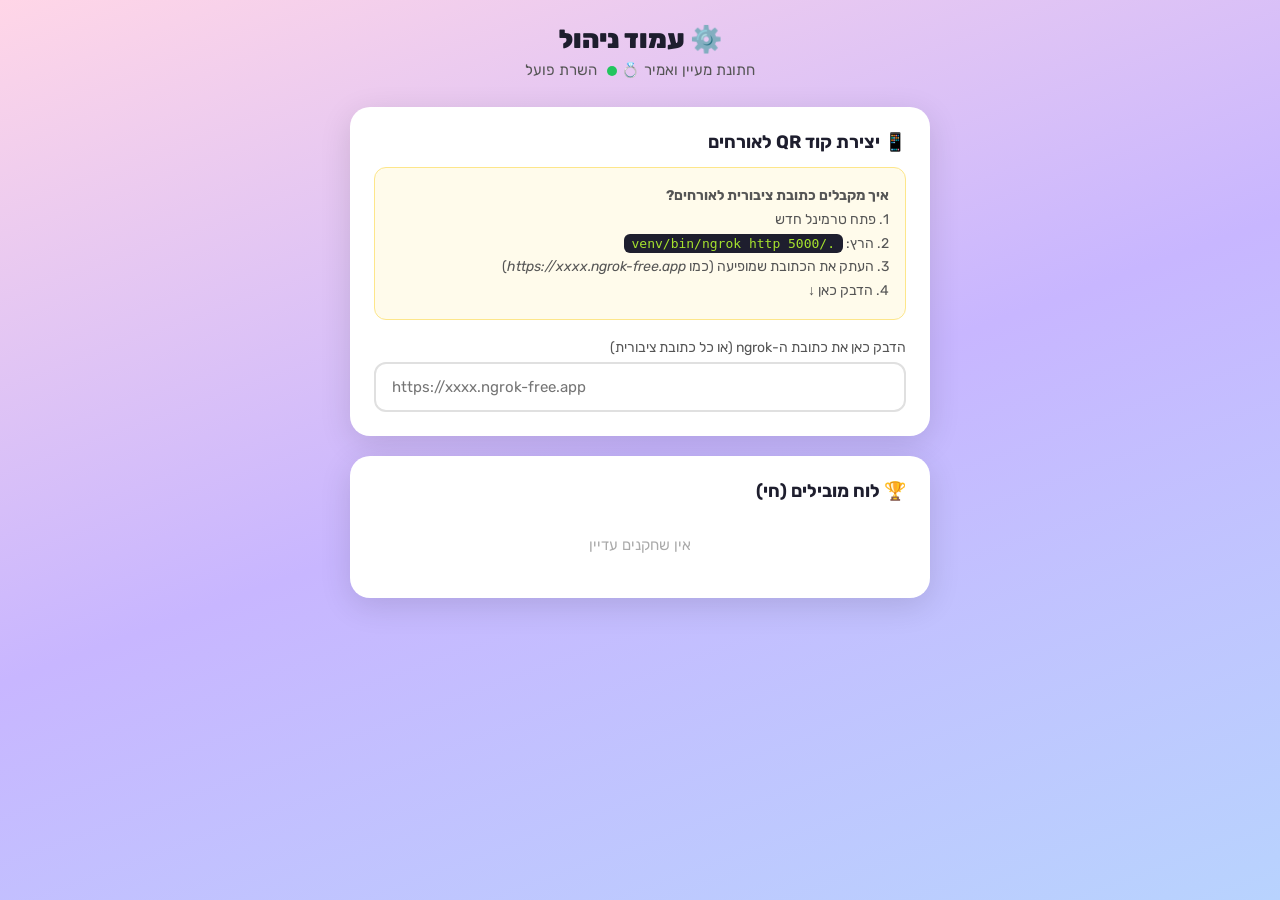
==== templates/admin.html @ 8daf8de7 "wedding quiz app" ====
<!DOCTYPE html>
<html dir="rtl" lang="he">
<head>
  <meta charset="UTF-8">
  <meta name="viewport" content="width=device-width, initial-scale=1.0">
  <title>ניהול - חתונת מעיין ואמיר</title>
  <link rel="preconnect" href="https://fonts.googleapis.com">
  <link href="https://fonts.googleapis.com/css2?family=Rubik:wght@400;600;700;900&display=swap" rel="stylesheet">
  <style>
    *, *::before, *::after { box-sizing: border-box; margin: 0; padding: 0; }
    body {
      font-family: 'Rubik', sans-serif;
      direction: rtl;
      background: linear-gradient(160deg, #ffd6e7 0%, #c8b6ff 50%, #b8d3fe 100%);
      min-height: 100vh;
      padding: 24px 16px 40px;
      color: #1e1e2e;
    }
    h1 {
      font-size: 26px; font-weight: 900;
      text-align: center; margin-bottom: 6px;
    }
    .sub { text-align: center; color: #555; margin-bottom: 28px; font-size: 15px; }
    .card {
      background: #fff;
      border-radius: 20px;
      padding: 24px;
      box-shadow: 0 8px 32px rgba(0,0,0,.12);
      margin-bottom: 20px;
      max-width: 580px;
      margin-left: auto; margin-right: auto;
    }
    .card h2 { font-size: 18px; font-weight: 700; margin-bottom: 14px; }
    label { display: block; font-size: 14px; color: #555; margin-bottom: 6px; }
    input[type=text] {
      width: 100%; padding: 14px 16px;
      font-size: 15px; font-family: 'Rubik', sans-serif;
      border: 2px solid #e0e0e0; border-radius: 12px;
      direction: ltr; text-align: left;
      outline: none; transition: border .2s;
    }
    input[type=text]:focus { border-color: #e84393; }
    .btn {
      display: block; width: 100%; margin-top: 14px;
      padding: 14px; font-size: 17px; font-weight: 700;
      font-family: 'Rubik', sans-serif;
      background: linear-gradient(135deg, #e84393, #ff6fb8);
      color: #fff; border: none; border-radius: 12px;
      cursor: pointer; transition: opacity .2s;
    }
    .btn:hover { opacity: .9; }

    #qr-container {
      text-align: center; margin-top: 18px;
      display: none;
    }
    #qr-container img {
      border-radius: 12px;
      border: 4px solid #f3f3f3;
      max-width: 220px;
    }
    #qr-url-text {
      font-size: 13px; color: #777; margin-top: 8px;
      word-break: break-all;
    }

    /* Leaderboard */
    .board-item {
      display: flex; align-items: center;
      padding: 12px 16px;
      border-bottom: 1px solid #f5f5f5;
    }
    .board-item:last-child { border-bottom: none; }
    .board-item.r1 { background: linear-gradient(90deg,#fff8dc,#fff); }
    .board-item.r2 { background: linear-gradient(90deg,#f0f0f0,#fff); }
    .board-item.r3 { background: linear-gradient(90deg,#fff0e6,#fff); }
    .rank { font-size: 22px; width: 36px; flex-shrink: 0; margin-left: 12px; }
    .pname { flex: 1; font-size: 16px; font-weight: 600; }
    .pscore { font-size: 18px; font-weight: 800; color: #e84393; }
    .board-empty { padding: 20px; text-align: center; color: #aaa; font-size: 15px; }

    .instructions {
      background: #fffbeb; border: 1px solid #fde68a;
      border-radius: 12px; padding: 16px; font-size: 14px;
      line-height: 1.7; color: #555;
    }
    .instructions code {
      background: #1e1e2e; color: #a6e22e;
      padding: 2px 8px; border-radius: 6px; font-size: 13px;
    }
    .status-dot {
      display: inline-block; width: 10px; height: 10px;
      border-radius: 50%; background: #22c55e;
      margin-left: 6px; vertical-align: middle;
    }
  </style>
</head>
<body>

<h1>⚙️ עמוד ניהול</h1>
<p class="sub">חתונת מעיין ואמיר 💍 <span class="status-dot"></span> השרת פועל</p>

<!-- QR Generator -->
<div class="card">
  <h2>📱 יצירת קוד QR לאורחים</h2>
  <div class="instructions">
    <strong>איך מקבלים כתובת ציבורית לאורחים?</strong><br>
    1. פתח טרמינל חדש<br>
    2. הרץ: <code>./venv/bin/ngrok http 5000</code><br>
    3. העתק את הכתובת שמופיעה (כמו <em>https://xxxx.ngrok-free.app</em>)<br>
    4. הדבק כאן ↓
  </div>
  <br>
  <label>הדבק כאן את כתובת ה-ngrok (או כל כתובת ציבורית)</label>
  <input type="text" id="url-input" placeholder="https://xxxx.ngrok-free.app" oninput="generateQR()">
  <div id="qr-container">
    <img id="qr-img" src="" alt="QR Code">
    <p id="qr-url-text"></p>
  </div>
</div>

<!-- Live Leaderboard -->
<div class="card">
  <h2>🏆 לוח מובילים (חי)</h2>
  <div id="board-admin">
    <div class="board-empty">אין שחקנים עדיין</div>
  </div>
</div>

<script src="https://cdn.socket.io/4.7.2/socket.io.min.js"></script>
<script>
  function generateQR() {
    const url = document.getElementById('url-input').value.trim();
    const container = document.getElementById('qr-container');
    if (!url) { container.style.display = 'none'; return; }
    const encoded = encodeURIComponent(url);
    document.getElementById('qr-img').src =
      `https://api.qrserver.com/v1/create-qr-code/?size=220x220&data=${encoded}&margin=10`;
    document.getElementById('qr-url-text').textContent = url;
    container.style.display = 'block';
  }

  const medals = ['🥇','🥈','🥉'];

  function renderBoard(players) {
    const el = document.getElementById('board-admin');
    if (!players || players.length === 0) {
      el.innerHTML = '<div class="board-empty">אין שחקנים עדיין</div>';
      return;
    }
    el.innerHTML = players.map((p, i) => `
      <div class="board-item r${i+1}">
        <div class="rank">${medals[i] || (i+1)}</div>
        <div class="pname">${esc(p.name)}</div>
        <div class="pscore">${p.score}</div>
      </div>
    `).join('');
  }

  function esc(s) {
    const d = document.createElement('div');
    d.textContent = s;
    return d.innerHTML;
  }

  const socket = io();
  socket.on('leaderboard_update', renderBoard);
  socket.on('connect', () => socket.emit('request_leaderboard'));
</script>
</body>
</html>
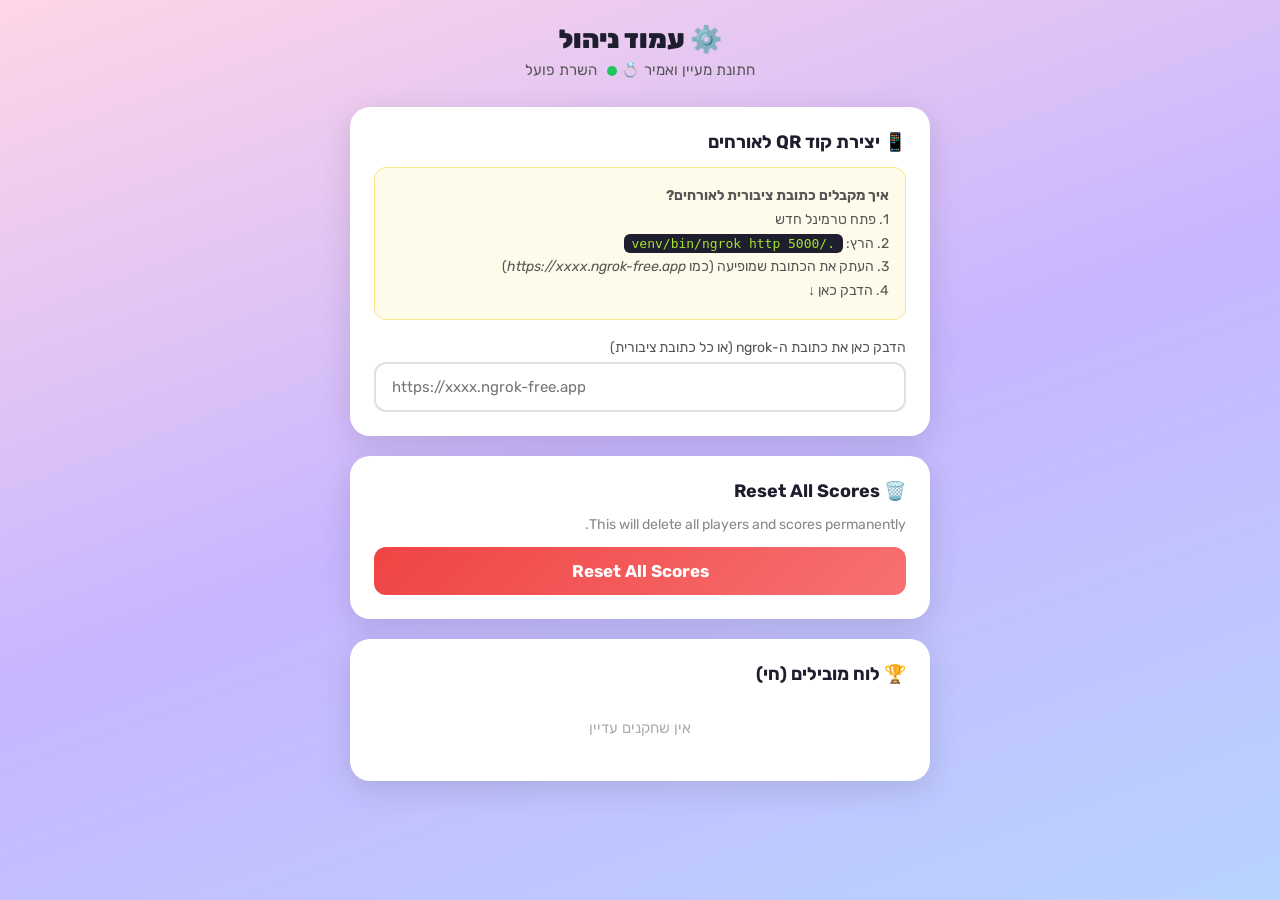
==== commit ee174527: "add reset scores button" ====
--- a/templates/admin.html
+++ b/templates/admin.html
@@ -119,6 +119,15 @@
   </div>
 </div>
 
+<!-- Reset -->
+<div class="card">
+  <h2>🗑️ Reset All Scores</h2>
+  <p style="color:#888;font-size:14px;margin-bottom:14px;">This will delete all players and scores permanently.</p>
+  <button class="btn" style="background:linear-gradient(135deg,#ef4444,#f87171);" onclick="resetScores()">
+    Reset All Scores
+  </button>
+</div>
+
 <!-- Live Leaderboard -->
 <div class="card">
   <h2>🏆 לוח מובילים (חי)</h2>
@@ -163,6 +172,12 @@
     return d.innerHTML;
   }
 
+  async function resetScores() {
+    if (!confirm('Are you sure? This will delete ALL players and scores!')) return;
+    const res = await fetch('/api/admin/reset', { method: 'POST' });
+    if (res.ok) alert('All scores have been reset.');
+  }
+
   const socket = io();
   socket.on('leaderboard_update', renderBoard);
   socket.on('connect', () => socket.emit('request_leaderboard'));
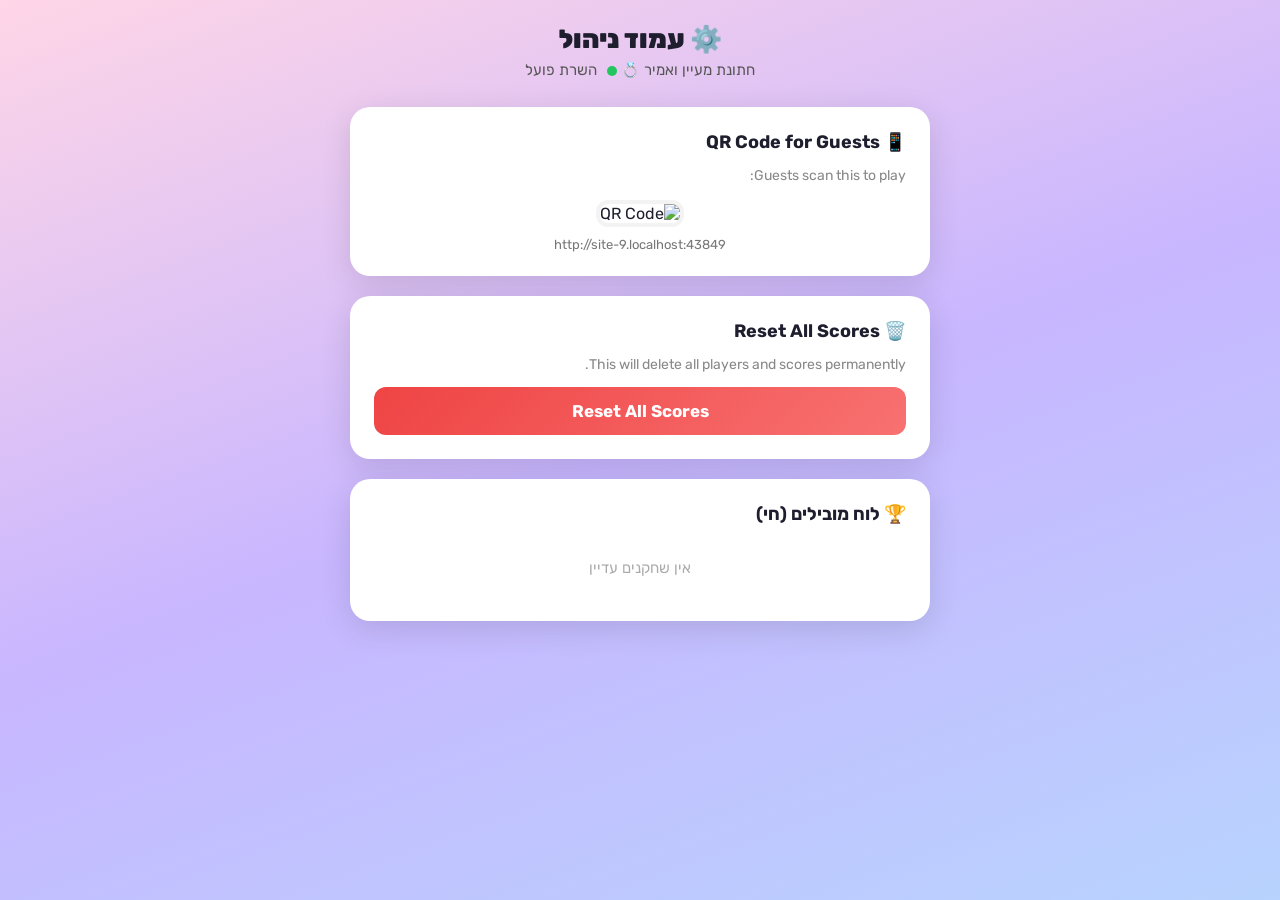
==== commit aee73f30: "auto QR code" ====
--- a/templates/admin.html
+++ b/templates/admin.html
@@ -102,20 +102,11 @@
 
 <!-- QR Generator -->
 <div class="card">
-  <h2>📱 יצירת קוד QR לאורחים</h2>
-  <div class="instructions">
-    <strong>איך מקבלים כתובת ציבורית לאורחים?</strong><br>
-    1. פתח טרמינל חדש<br>
-    2. הרץ: <code>./venv/bin/ngrok http 5000</code><br>
-    3. העתק את הכתובת שמופיעה (כמו <em>https://xxxx.ngrok-free.app</em>)<br>
-    4. הדבק כאן ↓
-  </div>
-  <br>
-  <label>הדבק כאן את כתובת ה-ngrok (או כל כתובת ציבורית)</label>
-  <input type="text" id="url-input" placeholder="https://xxxx.ngrok-free.app" oninput="generateQR()">
-  <div id="qr-container">
-    <img id="qr-img" src="" alt="QR Code">
-    <p id="qr-url-text"></p>
+  <h2>📱 QR Code for Guests</h2>
+  <p style="color:#888;font-size:14px;margin-bottom:16px;">Guests scan this to play:</p>
+  <div style="text-align:center;">
+    <img id="qr-img" src="" alt="QR Code" style="border-radius:12px;border:4px solid #f3f3f3;max-width:220px;">
+    <p id="qr-url-text" style="font-size:13px;color:#777;margin-top:10px;word-break:break-all;"></p>
   </div>
 </div>
 
@@ -138,16 +129,12 @@
 
 <script src="https://cdn.socket.io/4.7.2/socket.io.min.js"></script>
 <script>
-  function generateQR() {
-    const url = document.getElementById('url-input').value.trim();
-    const container = document.getElementById('qr-container');
-    if (!url) { container.style.display = 'none'; return; }
-    const encoded = encodeURIComponent(url);
-    document.getElementById('qr-img').src =
-      `https://api.qrserver.com/v1/create-qr-code/?size=220x220&data=${encoded}&margin=10`;
-    document.getElementById('qr-url-text').textContent = url;
-    container.style.display = 'block';
-  }
+  // Auto-generate QR for current domain
+  const appUrl = window.location.origin;
+  const encoded = encodeURIComponent(appUrl);
+  document.getElementById('qr-img').src =
+    `https://api.qrserver.com/v1/create-qr-code/?size=220x220&data=${encoded}&margin=10`;
+  document.getElementById('qr-url-text').textContent = appUrl;
 
   const medals = ['🥇','🥈','🥉'];
 
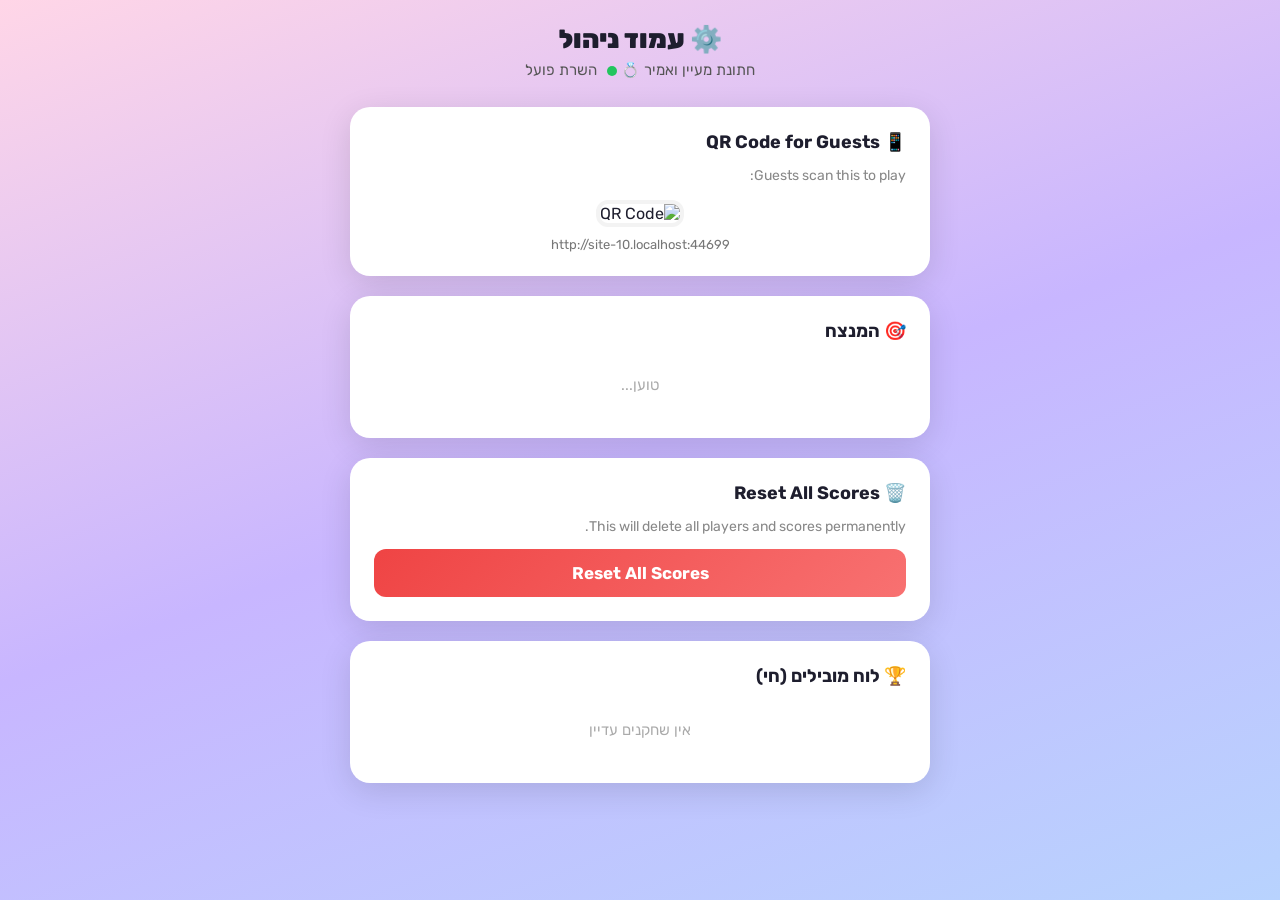
==== commit bd018426: "הוספת תצוגת מנצח בדף האדמין - הוספת API endpoint חדש /api/admin/winner - מציג את הראשון שהגיע לציון " ====
--- a/templates/admin.html
+++ b/templates/admin.html
@@ -110,6 +110,14 @@
   </div>
 </div>
 
+<!-- Winner Display -->
+<div class="card">
+  <h2>🎯 המנצח</h2>
+  <div id="winner-display" style="padding:20px 0;text-align:center;">
+    <div style="color:#aaa;font-size:15px;">טוען...</div>
+  </div>
+</div>
+
 <!-- Reset -->
 <div class="card">
   <h2>🗑️ Reset All Scores</h2>
@@ -162,12 +170,52 @@
   async function resetScores() {
     if (!confirm('Are you sure? This will delete ALL players and scores!')) return;
     const res = await fetch('/api/admin/reset', { method: 'POST' });
-    if (res.ok) alert('All scores have been reset.');
+    if (res.ok) {
+      alert('All scores have been reset.');
+      loadWinner();
+    }
+  }
+
+  async function loadWinner() {
+    try {
+      const res = await fetch('/api/admin/winner');
+      const data = await res.json();
+      const el = document.getElementById('winner-display');
+
+      if (!data.name) {
+        el.innerHTML = '<div style="color:#aaa;font-size:15px;">אין שחקנים עדיין</div>';
+        return;
+      }
+
+      if (data.perfect) {
+        el.innerHTML = `
+          <div style="font-size:48px;margin-bottom:12px;">🏆</div>
+          <div style="font-size:24px;font-weight:900;color:#16a34a;margin-bottom:8px;">${esc(data.name)}</div>
+          <div style="font-size:20px;font-weight:700;color:#16a34a;">200 נקודות - ציון מלא! 🎉</div>
+          <div style="font-size:13px;color:#888;margin-top:8px;">הראשון שענה על כל השאלות נכון</div>
+        `;
+      } else {
+        el.innerHTML = `
+          <div style="font-size:48px;margin-bottom:12px;">⭐</div>
+          <div style="font-size:24px;font-weight:900;color:#e84393;margin-bottom:8px;">${esc(data.name)}</div>
+          <div style="font-size:20px;font-weight:700;color:#e84393;">${data.score} נקודות</div>
+          <div style="font-size:13px;color:#888;margin-top:8px;">הציון הגבוה ביותר (עדיין אין ציון מלא)</div>
+        `;
+      }
+    } catch (err) {
+      console.error('Failed to load winner:', err);
+    }
   }
 
   const socket = io();
-  socket.on('leaderboard_update', renderBoard);
-  socket.on('connect', () => socket.emit('request_leaderboard'));
+  socket.on('leaderboard_update', (players) => {
+    renderBoard(players);
+    loadWinner();
+  });
+  socket.on('connect', () => {
+    socket.emit('request_leaderboard');
+    loadWinner();
+  });
 </script>
 </body>
 </html>
